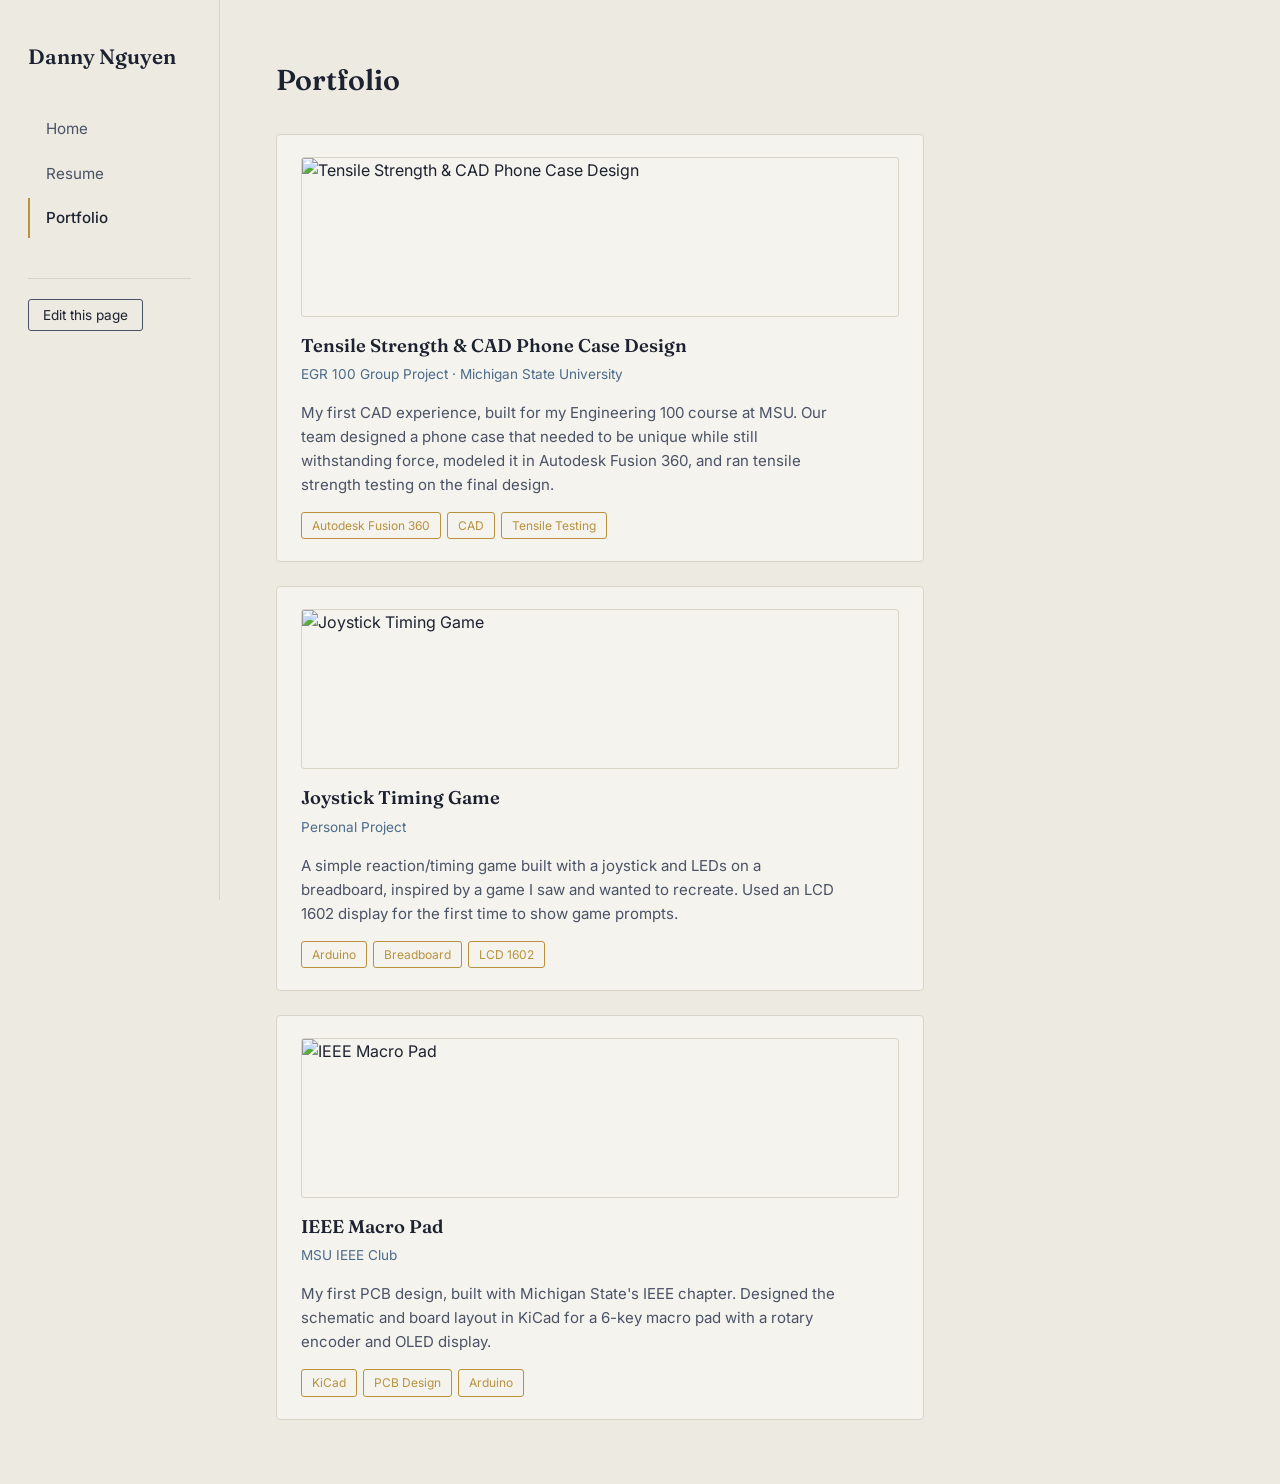
==== portfolio.html @ 2d72fdcb "Add files via upload" ====
<!DOCTYPE html>
<html lang="en">
<head>
<meta charset="UTF-8">
<meta name="viewport" content="width=device-width, initial-scale=1.0">
<title>Danny Nguyen — Portfolio</title>
<link rel="stylesheet" href="style.css">
</head>
<body>
<div class="shell">

  <nav class="sidebar">
    <p class="brand">Danny Nguyen</p>
    <ul>
      <li><a href="index.html">Home</a></li>
      <li><a href="resume.html">Resume</a></li>
      <li><a href="portfolio.html" class="active">Portfolio</a></li>
    </ul>
    <div class="edit-toggle">
      <button class="edit-btn" id="edit-toggle">Edit this page</button>
      <p class="save-hint" id="save-hint">Saved in this browser.</p>
    </div>
  </nav>

  <main>
    <div class="portfolio-head">
      <h1 class="name" style="font-size:1.8rem;" id="portfolio-heading" contenteditable="false">Portfolio</h1>
      <button class="small-btn add-project-btn" style="display:none;" onclick="addProject()">Add a project</button>
    </div>

    <div class="project-list" id="project-list">
      <!-- Projects are rendered here by script.js -->
    </div>

  </main>

</div>
<script src="script.js"></script>
</body>
</html>
---- style.css ----
@import url('https://fonts.googleapis.com/css2?family=Fraunces:opsz,wght@9..144,400;9..144,500;9..144,600&family=Inter:wght@400;500;600&display=swap');

:root {
  --ink: #1c2230;
  --ink-soft: #4a5266;
  --paper: #edeae2;
  --paper-raised: #f5f3ed;
  --line: #d8d4c8;
  --accent: #4c6b8a;
  --brass: #b8923f;
  --serif: 'Fraunces', Georgia, serif;
  --sans: 'Inter', -apple-system, BlinkMacSystemFont, sans-serif;
}

* { box-sizing: border-box; }

html { scroll-behavior: smooth; }

body {
  margin: 0;
  font-family: var(--sans);
  background: var(--paper);
  color: var(--ink);
  line-height: 1.6;
}

a { color: var(--accent); }

/* ---- Layout shell ---- */
.shell {
  display: flex;
  min-height: 100vh;
}

nav.sidebar {
  width: 220px;
  flex-shrink: 0;
  padding: 40px 28px;
  border-right: 1px solid var(--line);
  position: sticky;
  top: 0;
  height: 100vh;
}

.sidebar .brand {
  font-family: var(--serif);
  font-size: 1.3rem;
  font-weight: 600;
  margin: 0 0 36px 0;
  color: var(--ink);
}

.sidebar ul {
  list-style: none;
  margin: 0;
  padding: 0;
  position: relative;
}

.sidebar li { margin-bottom: 4px; }

.sidebar a {
  display: block;
  text-decoration: none;
  color: var(--ink-soft);
  font-size: 0.95rem;
  padding: 8px 0 8px 16px;
  border-left: 2px solid transparent;
  transition: border-color 0.15s ease, color 0.15s ease;
}

.sidebar a:hover { color: var(--ink); }

.sidebar a.active {
  color: var(--ink);
  border-left-color: var(--brass);
  font-weight: 500;
}

.sidebar .edit-toggle {
  margin-top: 40px;
  padding-top: 20px;
  border-top: 1px solid var(--line);
}

button.edit-btn, button.small-btn {
  font-family: var(--sans);
  font-size: 0.85rem;
  background: none;
  border: 1px solid var(--ink-soft);
  color: var(--ink);
  padding: 7px 14px;
  border-radius: 3px;
  cursor: pointer;
  transition: background 0.15s ease, color 0.15s ease;
}

button.edit-btn:hover, button.small-btn:hover {
  background: var(--ink);
  color: var(--paper);
}

button.edit-btn.active {
  background: var(--brass);
  border-color: var(--brass);
  color: var(--paper);
}

.save-hint {
  font-size: 0.78rem;
  color: var(--ink-soft);
  margin-top: 10px;
  display: none;
}

.save-hint.show { display: block; }

main {
  flex: 1;
  padding: 64px 56px;
  max-width: 760px;
}

/* ---- Editable regions ---- */
[contenteditable="true"] {
  outline: none;
  border-bottom: 1px dashed transparent;
}

body.editing [contenteditable="true"] {
  border-bottom: 1px dashed var(--brass);
  background: var(--paper-raised);
  padding: 2px 4px;
  border-radius: 2px;
}

body.editing [contenteditable="true"]:focus {
  background: #fff;
}

/* ---- Photo upload (home + portfolio) ---- */
.photo-wrap {
  position: relative;
  width: 120px;
  height: 120px;
  margin-bottom: 24px;
}

.profile-photo {
  width: 120px;
  height: 120px;
  border-radius: 6px;
  object-fit: cover;
  border: 1px solid var(--line);
  display: block;
}

.photo-placeholder {
  width: 120px;
  height: 120px;
  border-radius: 6px;
  border: 1px dashed var(--line);
  display: flex;
  align-items: center;
  justify-content: center;
  text-align: center;
  color: var(--ink-soft);
  font-size: 0.82rem;
  background: var(--paper-raised);
}

.photo-upload-btn {
  position: absolute;
  bottom: -12px;
  left: 0;
  right: 0;
  margin: 0 auto;
  width: fit-content;
  font-size: 0.75rem;
  background: var(--ink);
  color: var(--paper);
  padding: 5px 10px;
  border-radius: 3px;
  cursor: pointer;
  text-align: center;
}

.photo-upload-btn:hover { background: var(--accent); }

.project-photo-wrap {
  width: 100%;
  height: 160px;
  margin-bottom: 14px;
  position: relative;
}

.project-photo {
  width: 100%;
  height: 160px;
  object-fit: cover;
  border-radius: 3px;
  border: 1px solid var(--line);
  display: block;
}

.project-photo-placeholder {
  width: 100%;
  height: 160px;
  border-radius: 3px;
  border: 1px dashed var(--line);
  display: flex;
  align-items: center;
  justify-content: center;
  color: var(--ink-soft);
  font-size: 0.82rem;
}

.project-photo-upload-btn {
  position: absolute;
  bottom: 8px;
  right: 8px;
  font-size: 0.72rem;
  background: var(--ink);
  color: var(--paper);
  padding: 4px 9px;
  border-radius: 3px;
  cursor: pointer;
}

.project-photo-upload-btn:hover { background: var(--accent); }

/* ---- Home / About ---- */
h1.name {
  font-family: var(--serif);
  font-size: 2.6rem;
  font-weight: 600;
  margin: 0 0 6px 0;
  line-height: 1.1;
}

p.tagline {
  font-family: var(--serif);
  font-style: italic;
  font-size: 1.15rem;
  color: var(--accent);
  margin: 0 0 32px 0;
}

.about-body p { margin: 0 0 16px 0; max-width: 62ch; }

.contact-row {
  margin-top: 36px;
  padding-top: 24px;
  border-top: 1px solid var(--line);
  display: flex;
  gap: 24px;
  flex-wrap: wrap;
  font-size: 0.92rem;
}

/* ---- Resume ---- */
h2.section-title {
  font-family: var(--serif);
  font-size: 1.3rem;
  font-weight: 600;
  margin: 40px 0 16px 0;
  padding-bottom: 8px;
  border-bottom: 1px solid var(--line);
}

h2.section-title:first-of-type { margin-top: 0; }

.entry { margin-bottom: 22px; }

.entry-head {
  display: flex;
  justify-content: space-between;
  gap: 16px;
  align-items: baseline;
  flex-wrap: wrap;
}

.entry-title {
  font-weight: 600;
  font-size: 1.02rem;
}

.entry-meta {
  font-size: 0.85rem;
  color: var(--ink-soft);
  white-space: nowrap;
}

.entry-body {
  font-size: 0.95rem;
  color: var(--ink-soft);
  margin-top: 4px;
  max-width: 62ch;
}

.skills-list {
  display: flex;
  flex-wrap: wrap;
  gap: 8px;
}

.skill-tag {
  border: 1px solid var(--line);
  padding: 5px 12px;
  border-radius: 3px;
  font-size: 0.85rem;
  background: var(--paper-raised);
}

/* ---- Portfolio ---- */
.portfolio-head {
  display: flex;
  justify-content: space-between;
  align-items: flex-end;
  gap: 16px;
  margin-bottom: 32px;
}

.project-list {
  display: flex;
  flex-direction: column;
  gap: 24px;
}

.project-card {
  border: 1px solid var(--line);
  border-radius: 4px;
  padding: 22px 24px;
  background: var(--paper-raised);
  position: relative;
}

.project-title {
  font-family: var(--serif);
  font-size: 1.15rem;
  font-weight: 600;
  margin: 0 0 4px 0;
}

.project-role {
  font-size: 0.85rem;
  color: var(--accent);
  margin: 0 0 12px 0;
}

.project-desc {
  font-size: 0.94rem;
  color: var(--ink-soft);
  max-width: 60ch;
}

.project-tags {
  margin-top: 12px;
  display: flex;
  gap: 6px;
  flex-wrap: wrap;
}

.project-tags .skill-tag {
  font-size: 0.75rem;
  padding: 3px 10px;
  border-color: var(--brass);
  color: var(--brass);
  background: transparent;
}

.project-link {
  display: inline-block;
  margin-top: 12px;
  font-size: 0.88rem;
}

.project-remove {
  position: absolute;
  top: 16px;
  right: 16px;
  display: none;
  background: none;
  border: none;
  color: var(--ink-soft);
  cursor: pointer;
  font-size: 0.85rem;
}

body.editing .project-remove { display: block; }
body.editing .project-remove:hover { color: #a33; }

.empty-state {
  border: 1px dashed var(--line);
  border-radius: 4px;
  padding: 32px;
  text-align: center;
  color: var(--ink-soft);
  font-size: 0.92rem;
}

/* ---- Mobile ---- */
@media (max-width: 760px) {
  .shell { flex-direction: column; }
  nav.sidebar {
    width: 100%;
    height: auto;
    position: relative;
    border-right: none;
    border-bottom: 1px solid var(--line);
    padding: 24px 24px;
  }
  .sidebar ul { display: flex; gap: 4px; }
  .sidebar a { border-left: none; border-bottom: 2px solid transparent; padding: 6px 10px; }
  .sidebar a.active { border-left-color: transparent; border-bottom-color: var(--brass); }
  main { padding: 36px 24px; }
  h1.name { font-size: 2rem; }
}
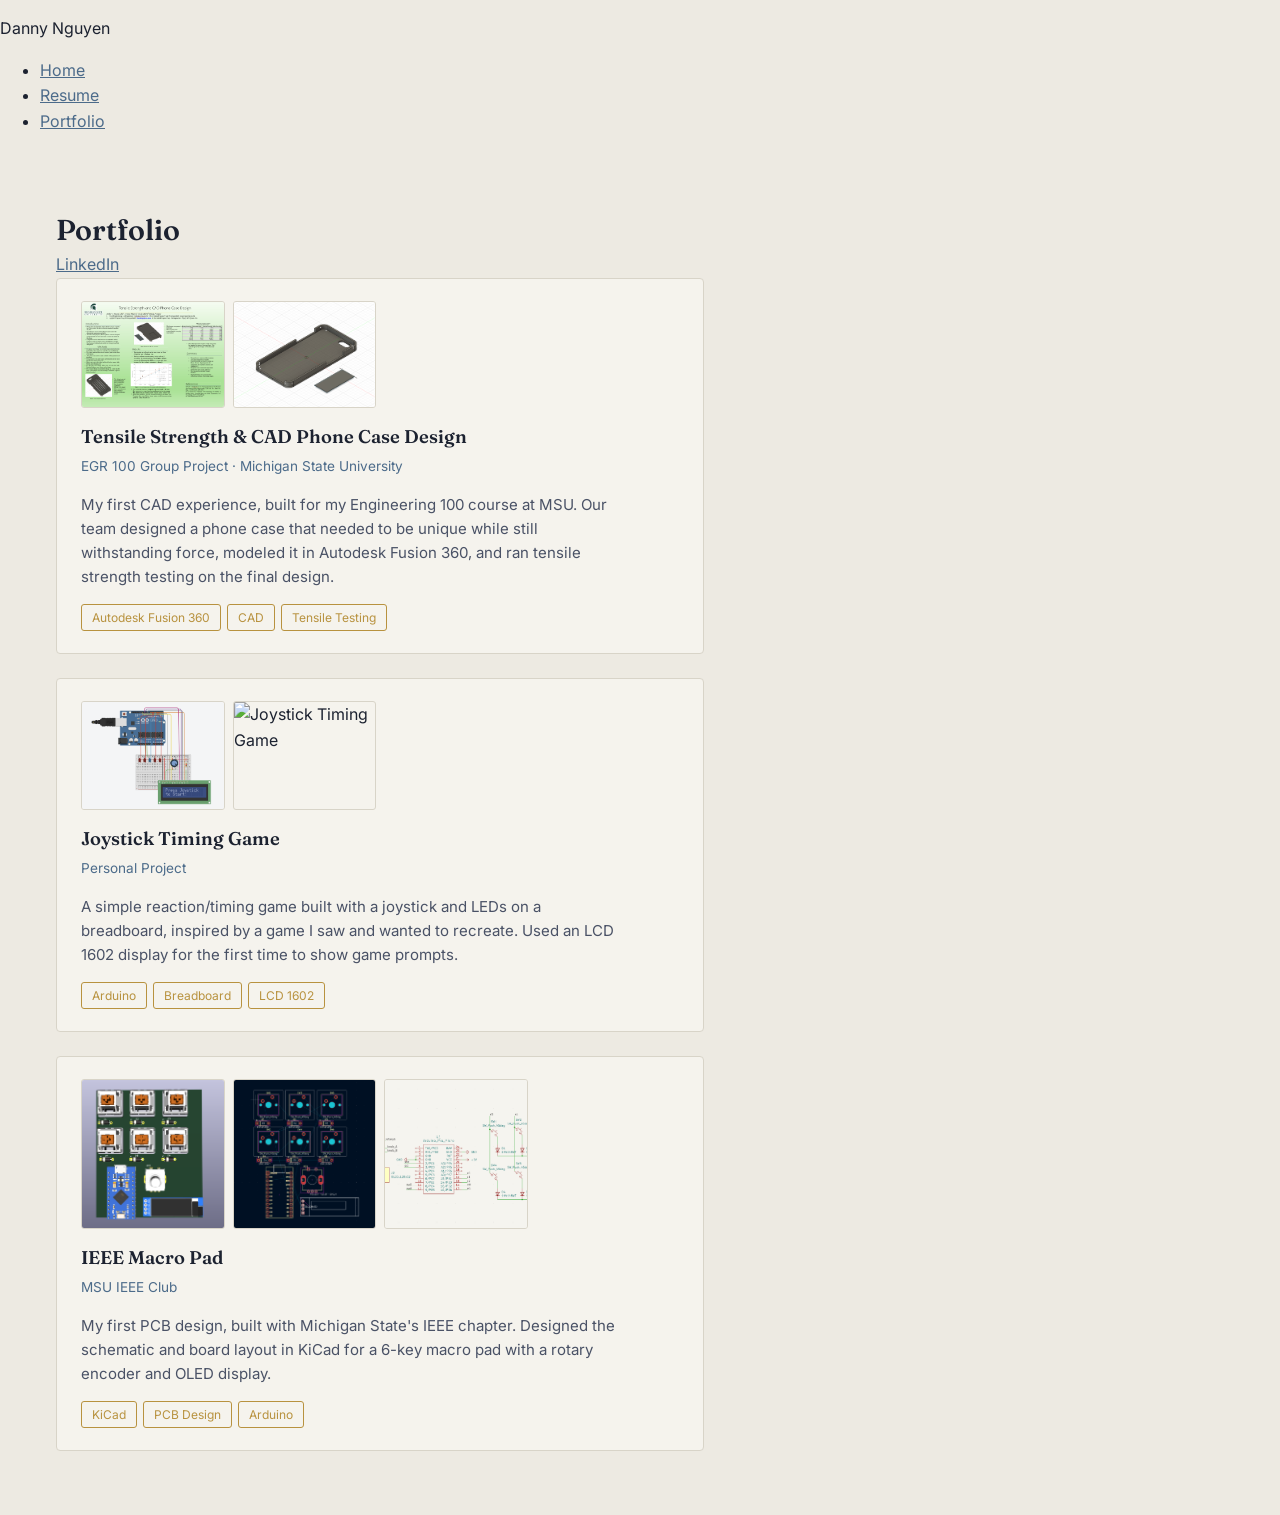
==== commit 909382ae: "Update portfolio.html" ====
--- a/portfolio.html
+++ b/portfolio.html
@@ -7,34 +7,85 @@
 <link rel="stylesheet" href="style.css">
 </head>
 <body>
-<div class="shell">
 
-  <nav class="sidebar">
+<nav class="topnav">
+  <div class="topnav-inner">
     <p class="brand">Danny Nguyen</p>
     <ul>
       <li><a href="index.html">Home</a></li>
       <li><a href="resume.html">Resume</a></li>
       <li><a href="portfolio.html" class="active">Portfolio</a></li>
     </ul>
-    <div class="edit-toggle">
-      <button class="edit-btn" id="edit-toggle">Edit this page</button>
-      <p class="save-hint" id="save-hint">Saved in this browser.</p>
-    </div>
-  </nav>
+  </div>
+</nav>
 
-  <main>
-    <div class="portfolio-head">
-      <h1 class="name" style="font-size:1.8rem;" id="portfolio-heading" contenteditable="false">Portfolio</h1>
-      <button class="small-btn add-project-btn" style="display:none;" onclick="addProject()">Add a project</button>
+<main>
+  <div class="page-head">
+    <h1 class="name" style="font-size:1.8rem;">Portfolio</h1>
+    <a class="small-btn" href="https://www.linkedin.com/in/danny-nguyen-8775bb338/" target="_blank" rel="noopener">LinkedIn</a>
+  </div>
+
+  <div class="project-list">
+
+    <div class="project-card">
+      <div class="project-photos-grid">
+        <img class="project-photo-thumb" src="images/phone-case-1.png" alt="Tensile Strength & CAD Phone Case Design">
+        <img class="project-photo-thumb" src="images/phone-case-2.png" alt="Tensile Strength & CAD Phone Case Design">
+      </div>
+      <h3 class="project-title">Tensile Strength &amp; CAD Phone Case Design</h3>
+      <p class="project-role">EGR 100 Group Project · Michigan State University</p>
+      <p class="project-desc">
+        My first CAD experience, built for my Engineering 100 course at MSU. Our team designed a
+        phone case that needed to be unique while still withstanding force, modeled it in Autodesk
+        Fusion 360, and ran tensile strength testing on the final design.
+      </p>
+      <div class="project-tags">
+        <span class="skill-tag">Autodesk Fusion 360</span>
+        <span class="skill-tag">CAD</span>
+        <span class="skill-tag">Tensile Testing</span>
+      </div>
     </div>
 
-    <div class="project-list" id="project-list">
-      <!-- Projects are rendered here by script.js -->
+    <div class="project-card">
+      <div class="project-photos-grid">
+        <img class="project-photo-thumb" src="images/timing-game-1.png" alt="Joystick Timing Game">
+        <img class="project-photo-thumb" src="images/timing-game-2.jpg" alt="Joystick Timing Game">
+      </div>
+      <h3 class="project-title">Joystick Timing Game</h3>
+      <p class="project-role">Personal Project</p>
+      <p class="project-desc">
+        A simple reaction/timing game built with a joystick and LEDs on a breadboard, inspired by a
+        game I saw and wanted to recreate. Used an LCD 1602 display for the first time to show game
+        prompts.
+      </p>
+      <div class="project-tags">
+        <span class="skill-tag">Arduino</span>
+        <span class="skill-tag">Breadboard</span>
+        <span class="skill-tag">LCD 1602</span>
+      </div>
     </div>
 
-  </main>
+    <div class="project-card">
+      <div class="project-photos-grid">
+        <img class="project-photo-thumb" src="images/macropad-1.png" alt="IEEE Macro Pad">
+        <img class="project-photo-thumb" src="images/macropad-2.png" alt="IEEE Macro Pad">
+        <img class="project-photo-thumb" src="images/macropad-3.png" alt="IEEE Macro Pad">
+      </div>
+      <h3 class="project-title">IEEE Macro Pad</h3>
+      <p class="project-role">MSU IEEE Club</p>
+      <p class="project-desc">
+        My first PCB design, built with Michigan State's IEEE chapter. Designed the schematic and
+        board layout in KiCad for a 6-key macro pad with a rotary encoder and OLED display.
+      </p>
+      <div class="project-tags">
+        <span class="skill-tag">KiCad</span>
+        <span class="skill-tag">PCB Design</span>
+        <span class="skill-tag">Arduino</span>
+      </div>
+    </div>
 
-</div>
-<script src="script.js"></script>
+  </div>
+</main>
+
 </body>
 </html>
--- a/style.css
+++ b/style.css
@@ -187,47 +187,73 @@
 
 .photo-upload-btn:hover { background: var(--accent); }
 
-.project-photo-wrap {
+.project-photos-grid {
+  display: grid;
+  grid-template-columns: repeat(auto-fill, minmax(140px, 1fr));
+  gap: 8px;
+  margin-bottom: 14px;
+}
+
+.project-photo-thumb-wrap {
+  position: relative;
+  aspect-ratio: 4 / 3;
+}
+
+.project-photo-thumb {
   width: 100%;
-  height: 160px;
-  margin-bottom: 14px;
-  position: relative;
-}
-
-.project-photo {
-  width: 100%;
-  height: 160px;
+  height: 100%;
   object-fit: cover;
   border-radius: 3px;
   border: 1px solid var(--line);
   display: block;
-}
-
-.project-photo-placeholder {
-  width: 100%;
-  height: 160px;
-  border-radius: 3px;
-  border: 1px dashed var(--line);
-  display: flex;
+  cursor: zoom-in;
+}
+
+.project-photo-remove {
+  position: absolute;
+  top: 4px;
+  right: 4px;
+  width: 20px;
+  height: 20px;
+  border-radius: 50%;
+  border: none;
+  background: rgba(28, 34, 48, 0.8);
+  color: #fff;
   align-items: center;
   justify-content: center;
-  color: var(--ink-soft);
-  font-size: 0.82rem;
-}
-
-.project-photo-upload-btn {
-  position: absolute;
-  bottom: 8px;
-  right: 8px;
-  font-size: 0.72rem;
-  background: var(--ink);
-  color: var(--paper);
-  padding: 4px 9px;
-  border-radius: 3px;
   cursor: pointer;
-}
-
-.project-photo-upload-btn:hover { background: var(--accent); }
+  font-size: 0.9rem;
+  line-height: 1;
+  padding: 0;
+}
+
+.project-photo-remove:hover { background: #a33; }
+
+.add-photo-tile {
+  aspect-ratio: 4 / 3;
+  border: 1px dashed var(--line);
+  border-radius: 3px;
+  display: flex;
+  align-items: center;
+  justify-content: center;
+  color: var(--ink-soft);
+  font-size: 0.8rem;
+  cursor: pointer;
+  text-align: center;
+  padding: 8px;
+}
+
+.add-photo-tile:hover { border-color: var(--brass); color: var(--brass); }
+
+.project-photo-placeholder {
+  grid-column: 1 / -1;
+  border: 1px dashed var(--line);
+  border-radius: 3px;
+  padding: 24px;
+  text-align: center;
+  color: var(--ink-soft);
+  font-size: 0.85rem;
+}
 
 /* ---- Home / About ---- */
 h1.name {
@@ -310,6 +336,28 @@
   border-radius: 3px;
   font-size: 0.85rem;
   background: var(--paper-raised);
+}
+
+/* ---- Resume PDF embed ---- */
+.pdf-frame-wrap {
+  border: 1px solid var(--line);
+  border-radius: 4px;
+  overflow: hidden;
+  background: var(--paper-raised);
+}
+
+.pdf-frame {
+  width: 100%;
+  height: 85vh;
+  min-height: 500px;
+  border: none;
+  display: block;
+}
+
+.pdf-fallback-note {
+  font-size: 0.82rem;
+  color: var(--ink-soft);
+  margin-top: 12px;
 }
 
 /* ---- Portfolio ---- */
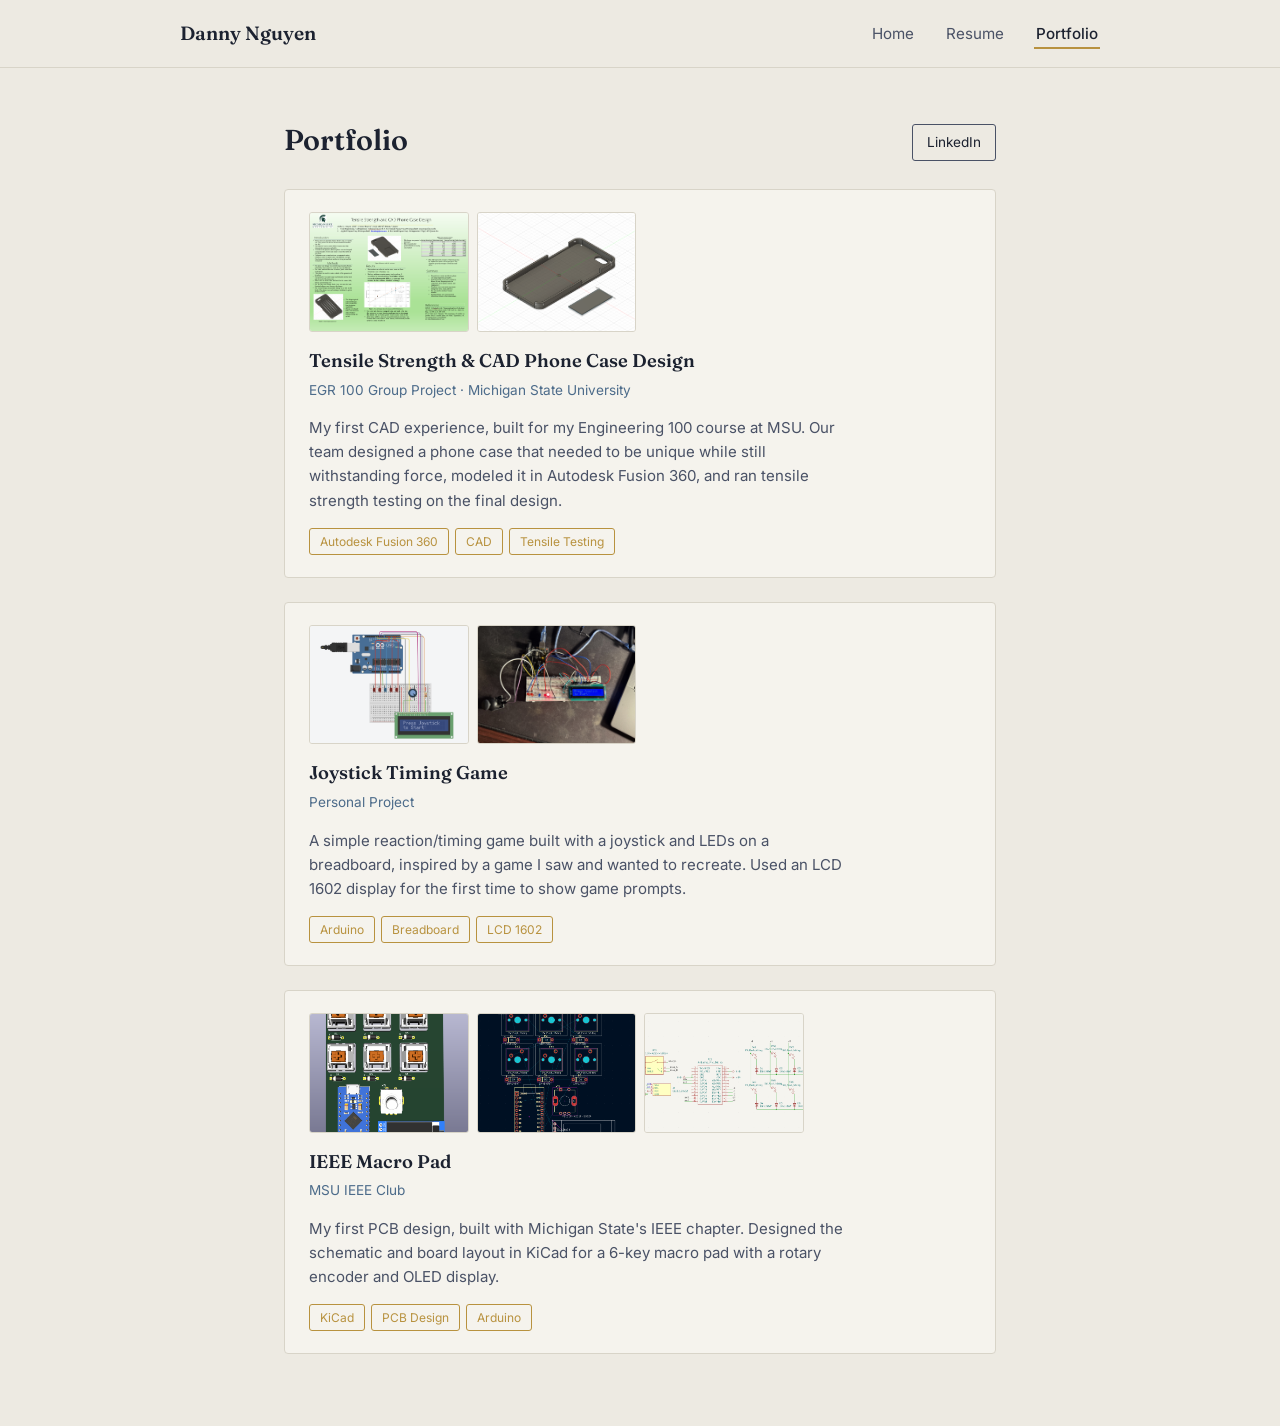
==== commit 6f0c288f: "Update portfolio.html" ====
--- a/portfolio.html
+++ b/portfolio.html
@@ -49,7 +49,7 @@
     <div class="project-card">
       <div class="project-photos-grid">
         <img class="project-photo-thumb" src="images/timing-game-1.png" alt="Joystick Timing Game">
-        <img class="project-photo-thumb" src="images/timing-game-2.jpg" alt="Joystick Timing Game">
+        <img class="project-photo-thumb" src="images/timing-game-2.png" alt="Joystick Timing Game">
       </div>
       <h3 class="project-title">Joystick Timing Game</h3>
       <p class="project-role">Personal Project</p>
--- a/style.css
+++ b/style.css
@@ -26,64 +26,68 @@
 
 a { color: var(--accent); }
 
-/* ---- Layout shell ---- */
-.shell {
-  display: flex;
-  min-height: 100vh;
-}
-
-nav.sidebar {
-  width: 220px;
-  flex-shrink: 0;
-  padding: 40px 28px;
-  border-right: 1px solid var(--line);
+/* ---- Top navigation ---- */
+nav.topnav {
   position: sticky;
   top: 0;
-  height: 100vh;
-}
-
-.sidebar .brand {
-  font-family: var(--serif);
-  font-size: 1.3rem;
+  z-index: 10;
+  background: var(--paper);
+  border-bottom: 1px solid var(--line);
+  padding: 18px 40px;
+}
+
+.topnav-inner {
+  max-width: 920px;
+  margin: 0 auto;
+  display: flex;
+  align-items: center;
+  justify-content: space-between;
+  flex-wrap: wrap;
+  gap: 12px;
+}
+
+.topnav .brand {
+  font-family: var(--serif);
+  font-size: 1.2rem;
   font-weight: 600;
-  margin: 0 0 36px 0;
-  color: var(--ink);
-}
-
-.sidebar ul {
+  margin: 0;
+  color: var(--ink);
+}
+
+.topnav ul {
   list-style: none;
+  display: flex;
+  gap: 28px;
   margin: 0;
   padding: 0;
-  position: relative;
-}
-
-.sidebar li { margin-bottom: 4px; }
-
-.sidebar a {
-  display: block;
+}
+
+.topnav a {
   text-decoration: none;
   color: var(--ink-soft);
   font-size: 0.95rem;
-  padding: 8px 0 8px 16px;
-  border-left: 2px solid transparent;
-  transition: border-color 0.15s ease, color 0.15s ease;
-}
-
-.sidebar a:hover { color: var(--ink); }
-
-.sidebar a.active {
-  color: var(--ink);
-  border-left-color: var(--brass);
+  padding: 4px 2px;
+  border-bottom: 2px solid transparent;
+  transition: color 0.15s ease, border-color 0.15s ease;
+}
+
+.topnav a:hover { color: var(--ink); }
+
+.topnav a.active {
+  color: var(--ink);
+  border-bottom-color: var(--brass);
   font-weight: 500;
 }
 
-.sidebar .edit-toggle {
-  margin-top: 40px;
-  padding-top: 20px;
-  border-top: 1px solid var(--line);
-}
-
-button.edit-btn, button.small-btn {
+main {
+  max-width: 760px;
+  margin: 0 auto;
+  padding: 56px 24px 72px;
+}
+
+main.wide { max-width: 920px; }
+
+button.small-btn, a.small-btn {
   font-family: var(--sans);
   font-size: 0.85rem;
   background: none;
@@ -92,55 +96,18 @@
   padding: 7px 14px;
   border-radius: 3px;
   cursor: pointer;
+  text-decoration: none;
+  display: inline-block;
   transition: background 0.15s ease, color 0.15s ease;
 }
 
-button.edit-btn:hover, button.small-btn:hover {
+a.small-btn:hover, button.small-btn:hover {
   background: var(--ink);
   color: var(--paper);
 }
 
-button.edit-btn.active {
-  background: var(--brass);
-  border-color: var(--brass);
-  color: var(--paper);
-}
-
-.save-hint {
-  font-size: 0.78rem;
-  color: var(--ink-soft);
-  margin-top: 10px;
-  display: none;
-}
-
-.save-hint.show { display: block; }
-
-main {
-  flex: 1;
-  padding: 64px 56px;
-  max-width: 760px;
-}
-
-/* ---- Editable regions ---- */
-[contenteditable="true"] {
-  outline: none;
-  border-bottom: 1px dashed transparent;
-}
-
-body.editing [contenteditable="true"] {
-  border-bottom: 1px dashed var(--brass);
-  background: var(--paper-raised);
-  padding: 2px 4px;
-  border-radius: 2px;
-}
-
-body.editing [contenteditable="true"]:focus {
-  background: #fff;
-}
-
-/* ---- Photo upload (home + portfolio) ---- */
+/* ---- Home / About ---- */
 .photo-wrap {
-  position: relative;
   width: 120px;
   height: 120px;
   margin-bottom: 24px;
@@ -155,107 +122,6 @@
   display: block;
 }
 
-.photo-placeholder {
-  width: 120px;
-  height: 120px;
-  border-radius: 6px;
-  border: 1px dashed var(--line);
-  display: flex;
-  align-items: center;
-  justify-content: center;
-  text-align: center;
-  color: var(--ink-soft);
-  font-size: 0.82rem;
-  background: var(--paper-raised);
-}
-
-.photo-upload-btn {
-  position: absolute;
-  bottom: -12px;
-  left: 0;
-  right: 0;
-  margin: 0 auto;
-  width: fit-content;
-  font-size: 0.75rem;
-  background: var(--ink);
-  color: var(--paper);
-  padding: 5px 10px;
-  border-radius: 3px;
-  cursor: pointer;
-  text-align: center;
-}
-
-.photo-upload-btn:hover { background: var(--accent); }
-
-.project-photos-grid {
-  display: grid;
-  grid-template-columns: repeat(auto-fill, minmax(140px, 1fr));
-  gap: 8px;
-  margin-bottom: 14px;
-}
-
-.project-photo-thumb-wrap {
-  position: relative;
-  aspect-ratio: 4 / 3;
-}
-
-.project-photo-thumb {
-  width: 100%;
-  height: 100%;
-  object-fit: cover;
-  border-radius: 3px;
-  border: 1px solid var(--line);
-  display: block;
-  cursor: zoom-in;
-}
-
-.project-photo-remove {
-  position: absolute;
-  top: 4px;
-  right: 4px;
-  width: 20px;
-  height: 20px;
-  border-radius: 50%;
-  border: none;
-  background: rgba(28, 34, 48, 0.8);
-  color: #fff;
-  align-items: center;
-  justify-content: center;
-  cursor: pointer;
-  font-size: 0.9rem;
-  line-height: 1;
-  padding: 0;
-}
-
-.project-photo-remove:hover { background: #a33; }
-
-.add-photo-tile {
-  aspect-ratio: 4 / 3;
-  border: 1px dashed var(--line);
-  border-radius: 3px;
-  display: flex;
-  align-items: center;
-  justify-content: center;
-  color: var(--ink-soft);
-  font-size: 0.8rem;
-  cursor: pointer;
-  text-align: center;
-  padding: 8px;
-}
-
-.add-photo-tile:hover { border-color: var(--brass); color: var(--brass); }
-
-.project-photo-placeholder {
-  grid-column: 1 / -1;
-  border: 1px dashed var(--line);
-  border-radius: 3px;
-  padding: 24px;
-  text-align: center;
-  color: var(--ink-soft);
-  font-size: 0.85rem;
-}
-
-/* ---- Home / About ---- */
 h1.name {
   font-family: var(--serif);
   font-size: 2.6rem;
@@ -285,60 +151,21 @@
 }
 
 /* ---- Resume ---- */
-h2.section-title {
-  font-family: var(--serif);
-  font-size: 1.3rem;
-  font-weight: 600;
-  margin: 40px 0 16px 0;
-  padding-bottom: 8px;
-  border-bottom: 1px solid var(--line);
-}
-
-h2.section-title:first-of-type { margin-top: 0; }
-
-.entry { margin-bottom: 22px; }
-
-.entry-head {
+.page-head {
   display: flex;
   justify-content: space-between;
+  align-items: flex-end;
   gap: 16px;
-  align-items: baseline;
-  flex-wrap: wrap;
-}
-
-.entry-title {
-  font-weight: 600;
-  font-size: 1.02rem;
-}
-
-.entry-meta {
-  font-size: 0.85rem;
-  color: var(--ink-soft);
-  white-space: nowrap;
-}
-
-.entry-body {
-  font-size: 0.95rem;
-  color: var(--ink-soft);
-  margin-top: 4px;
-  max-width: 62ch;
-}
-
-.skills-list {
-  display: flex;
-  flex-wrap: wrap;
-  gap: 8px;
-}
-
-.skill-tag {
-  border: 1px solid var(--line);
-  padding: 5px 12px;
-  border-radius: 3px;
-  font-size: 0.85rem;
-  background: var(--paper-raised);
-}
-
-/* ---- Resume PDF embed ---- */
+  flex-wrap: wrap;
+  margin-bottom: 28px;
+}
+
+.page-head-actions {
+  display: flex;
+  gap: 10px;
+  flex-wrap: wrap;
+}
+
 .pdf-frame-wrap {
   border: 1px solid var(--line);
   border-radius: 4px;
@@ -360,15 +187,15 @@
   margin-top: 12px;
 }
 
+.skill-tag {
+  border: 1px solid var(--line);
+  padding: 5px 12px;
+  border-radius: 3px;
+  font-size: 0.85rem;
+  background: var(--paper-raised);
+}
+
 /* ---- Portfolio ---- */
-.portfolio-head {
-  display: flex;
-  justify-content: space-between;
-  align-items: flex-end;
-  gap: 16px;
-  margin-bottom: 32px;
-}
-
 .project-list {
   display: flex;
   flex-direction: column;
@@ -380,7 +207,23 @@
   border-radius: 4px;
   padding: 22px 24px;
   background: var(--paper-raised);
-  position: relative;
+}
+
+.project-photos-grid {
+  display: grid;
+  grid-template-columns: repeat(auto-fill, minmax(140px, 1fr));
+  gap: 8px;
+  margin-bottom: 14px;
+}
+
+.project-photo-thumb {
+  width: 100%;
+  aspect-ratio: 4 / 3;
+  object-fit: cover;
+  border-radius: 3px;
+  border: 1px solid var(--line);
+  display: block;
+  cursor: zoom-in;
 }
 
 .project-title {
@@ -417,50 +260,11 @@
   background: transparent;
 }
 
-.project-link {
-  display: inline-block;
-  margin-top: 12px;
-  font-size: 0.88rem;
-}
-
-.project-remove {
-  position: absolute;
-  top: 16px;
-  right: 16px;
-  display: none;
-  background: none;
-  border: none;
-  color: var(--ink-soft);
-  cursor: pointer;
-  font-size: 0.85rem;
-}
-
-body.editing .project-remove { display: block; }
-body.editing .project-remove:hover { color: #a33; }
-
-.empty-state {
-  border: 1px dashed var(--line);
-  border-radius: 4px;
-  padding: 32px;
-  text-align: center;
-  color: var(--ink-soft);
-  font-size: 0.92rem;
-}
-
 /* ---- Mobile ---- */
 @media (max-width: 760px) {
-  .shell { flex-direction: column; }
-  nav.sidebar {
-    width: 100%;
-    height: auto;
-    position: relative;
-    border-right: none;
-    border-bottom: 1px solid var(--line);
-    padding: 24px 24px;
-  }
-  .sidebar ul { display: flex; gap: 4px; }
-  .sidebar a { border-left: none; border-bottom: 2px solid transparent; padding: 6px 10px; }
-  .sidebar a.active { border-left-color: transparent; border-bottom-color: var(--brass); }
-  main { padding: 36px 24px; }
+  nav.topnav { padding: 16px 20px; }
+  .topnav-inner { justify-content: center; text-align: center; }
+  .topnav ul { gap: 18px; justify-content: center; }
+  main { padding: 36px 20px 56px; }
   h1.name { font-size: 2rem; }
 }
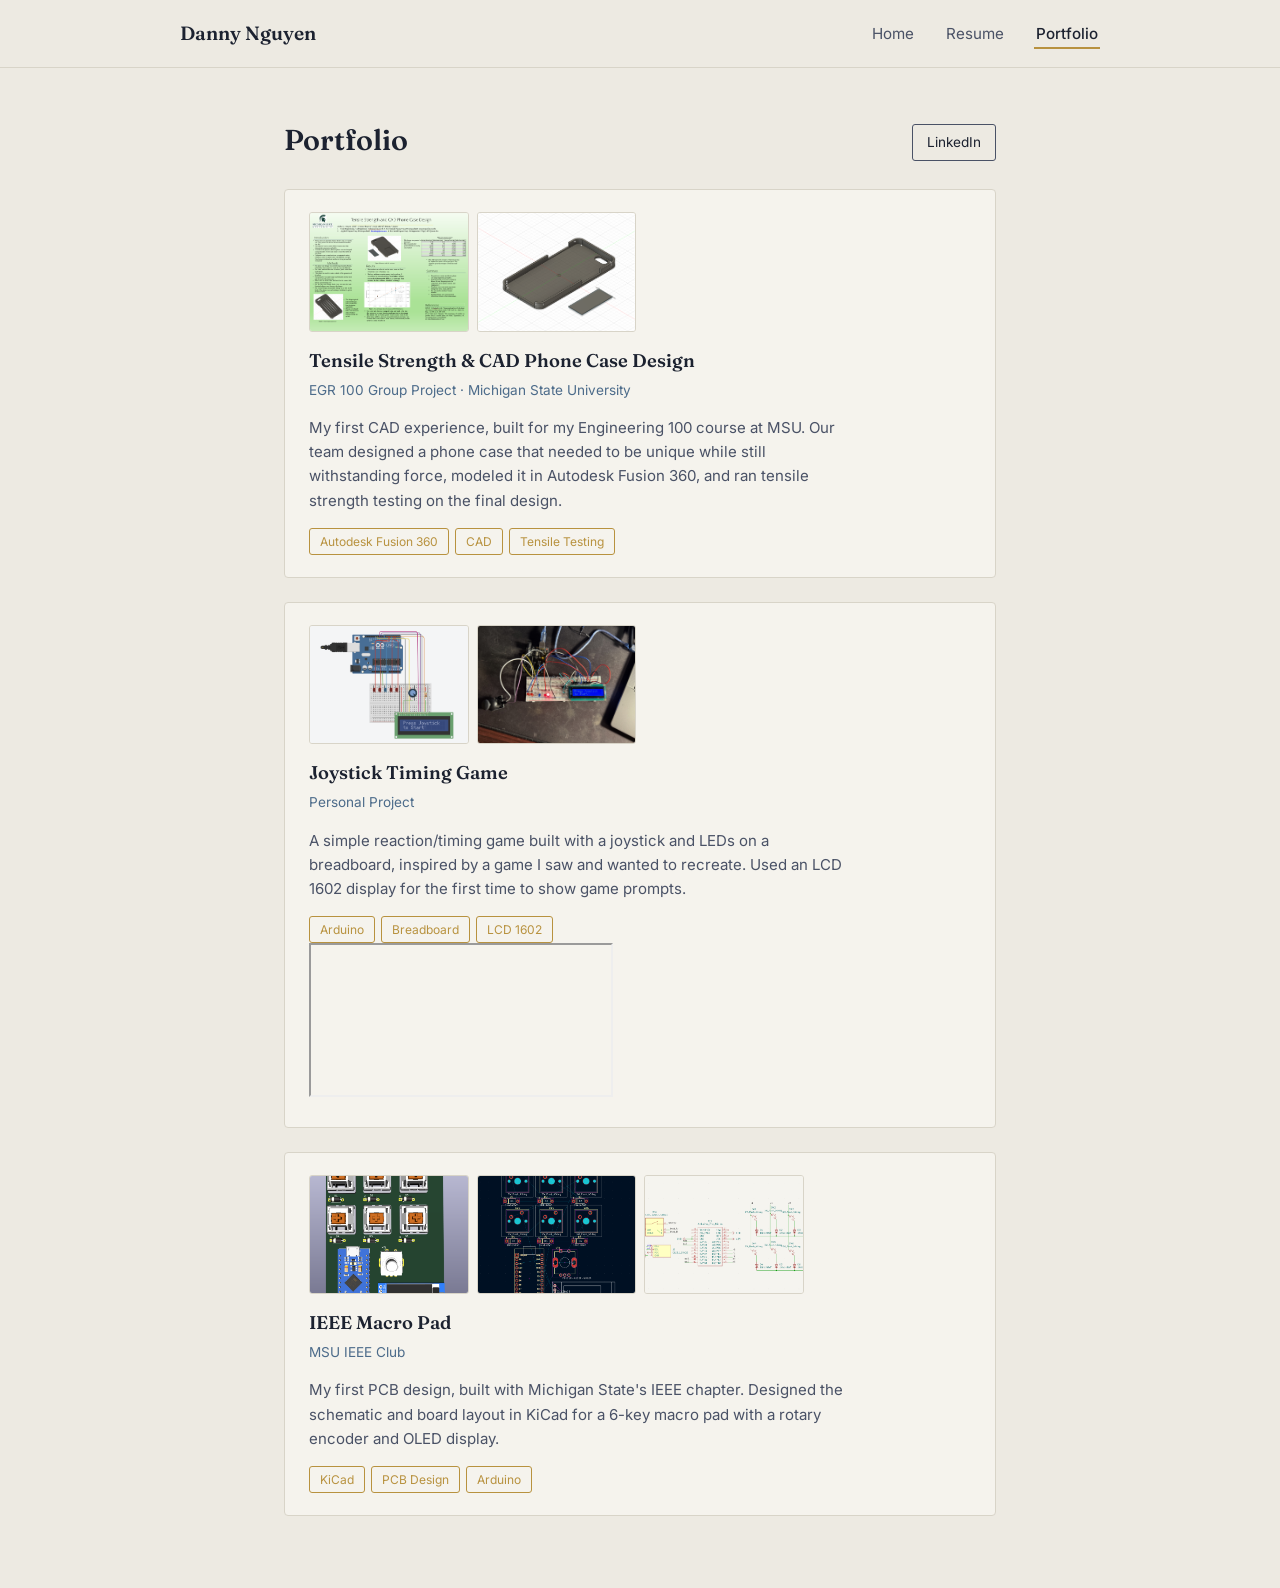
==== commit c1b79d9b: "Update portfolio.html" ====
--- a/portfolio.html
+++ b/portfolio.html
@@ -20,14 +20,14 @@
 </nav>
 
 <main>
-  <div class="page-head">
+  <div class="page-head fade-up" style="animation-delay:0.05s;">
     <h1 class="name" style="font-size:1.8rem;">Portfolio</h1>
     <a class="small-btn" href="https://www.linkedin.com/in/danny-nguyen-8775bb338/" target="_blank" rel="noopener">LinkedIn</a>
   </div>
 
   <div class="project-list">
 
-    <div class="project-card">
+    <div class="project-card fade-up" style="animation-delay:0.15s;">
       <div class="project-photos-grid">
         <img class="project-photo-thumb" src="images/phone-case-1.png" alt="Tensile Strength & CAD Phone Case Design">
         <img class="project-photo-thumb" src="images/phone-case-2.png" alt="Tensile Strength & CAD Phone Case Design">
@@ -46,7 +46,7 @@
       </div>
     </div>
 
-    <div class="project-card">
+    <div class="project-card fade-up" style="animation-delay:0.25s;">
       <div class="project-photos-grid">
         <img class="project-photo-thumb" src="images/timing-game-1.png" alt="Joystick Timing Game">
         <img class="project-photo-thumb" src="images/timing-game-2.png" alt="Joystick Timing Game">
@@ -63,9 +63,12 @@
         <span class="skill-tag">Breadboard</span>
         <span class="skill-tag">LCD 1602</span>
       </div>
+      <div class="project-video-wrap">
+        <iframe src="https://www.youtube.com/embed/p_02Ek7JiuU" title="Joystick Timing Game demo" allowfullscreen></iframe>
+      </div>
     </div>
 
-    <div class="project-card">
+    <div class="project-card fade-up" style="animation-delay:0.35s;">
       <div class="project-photos-grid">
         <img class="project-photo-thumb" src="images/macropad-1.png" alt="IEEE Macro Pad">
         <img class="project-photo-thumb" src="images/macropad-2.png" alt="IEEE Macro Pad">
